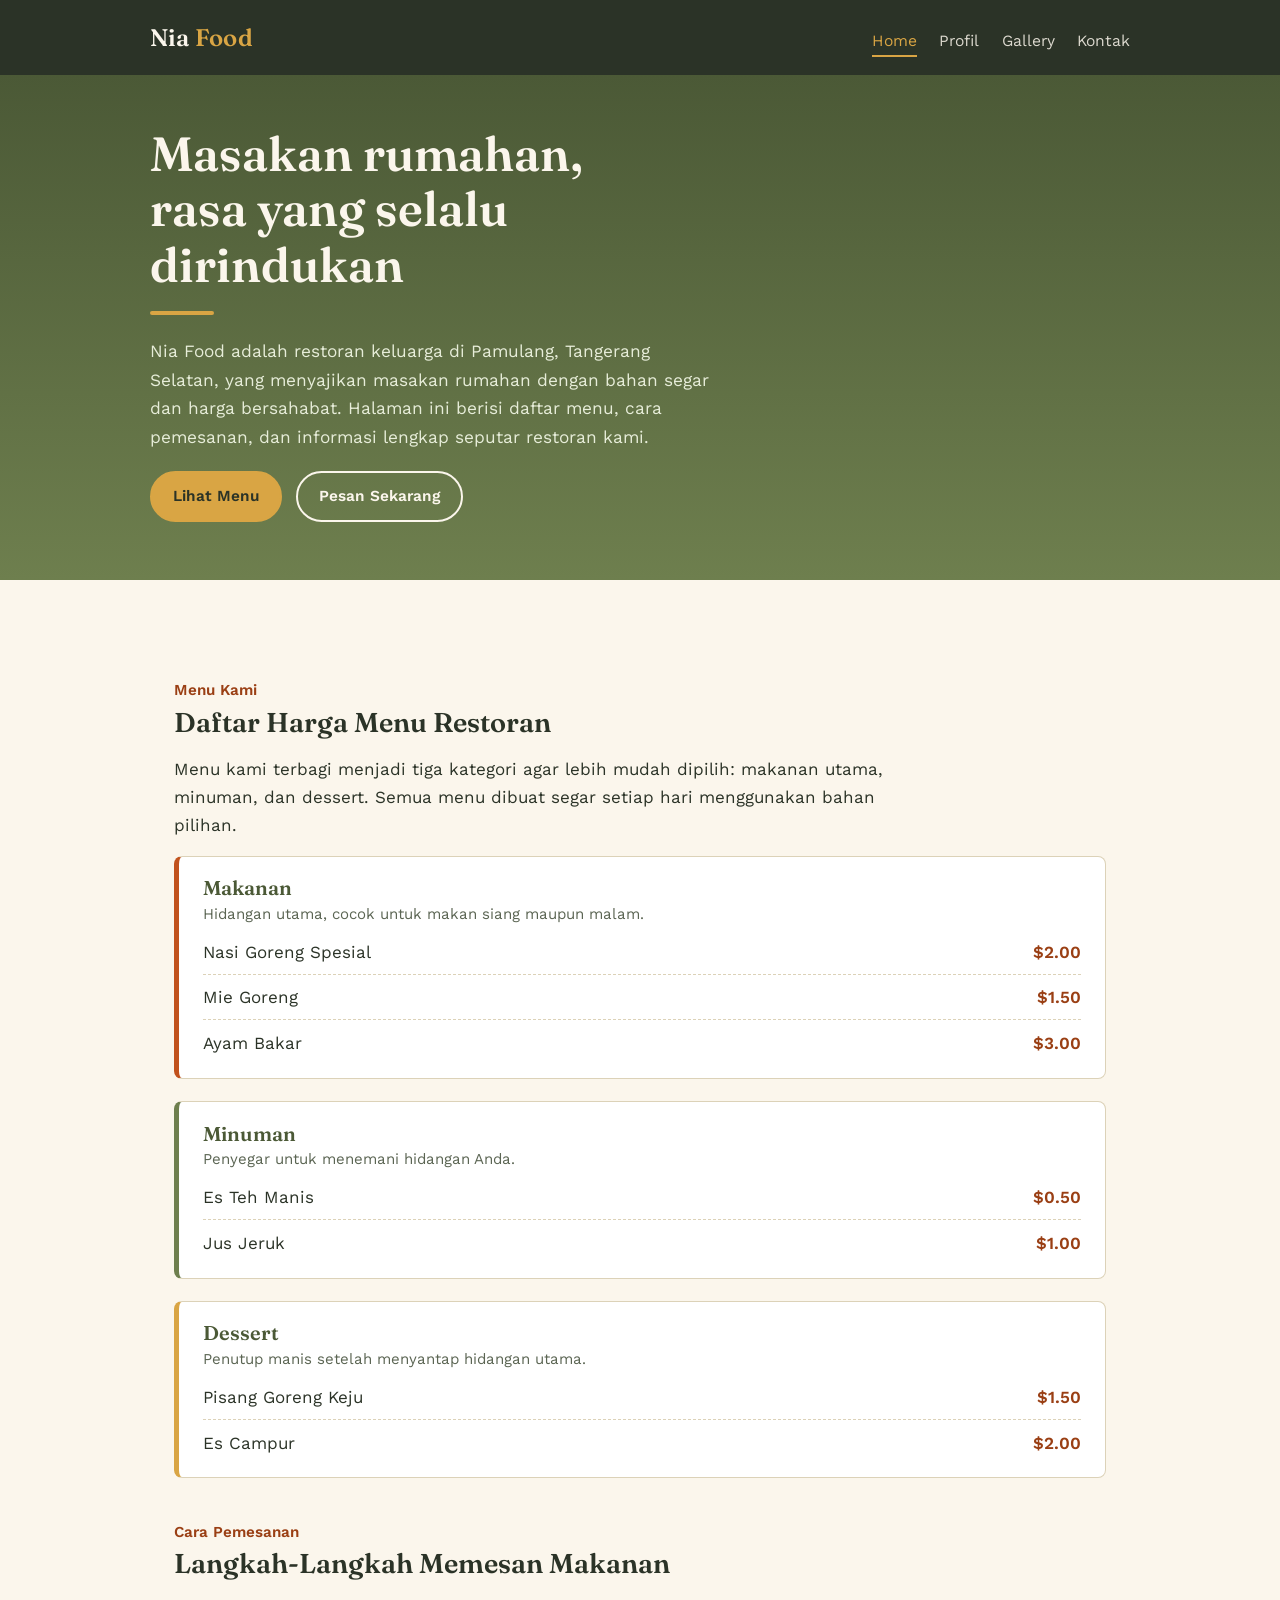
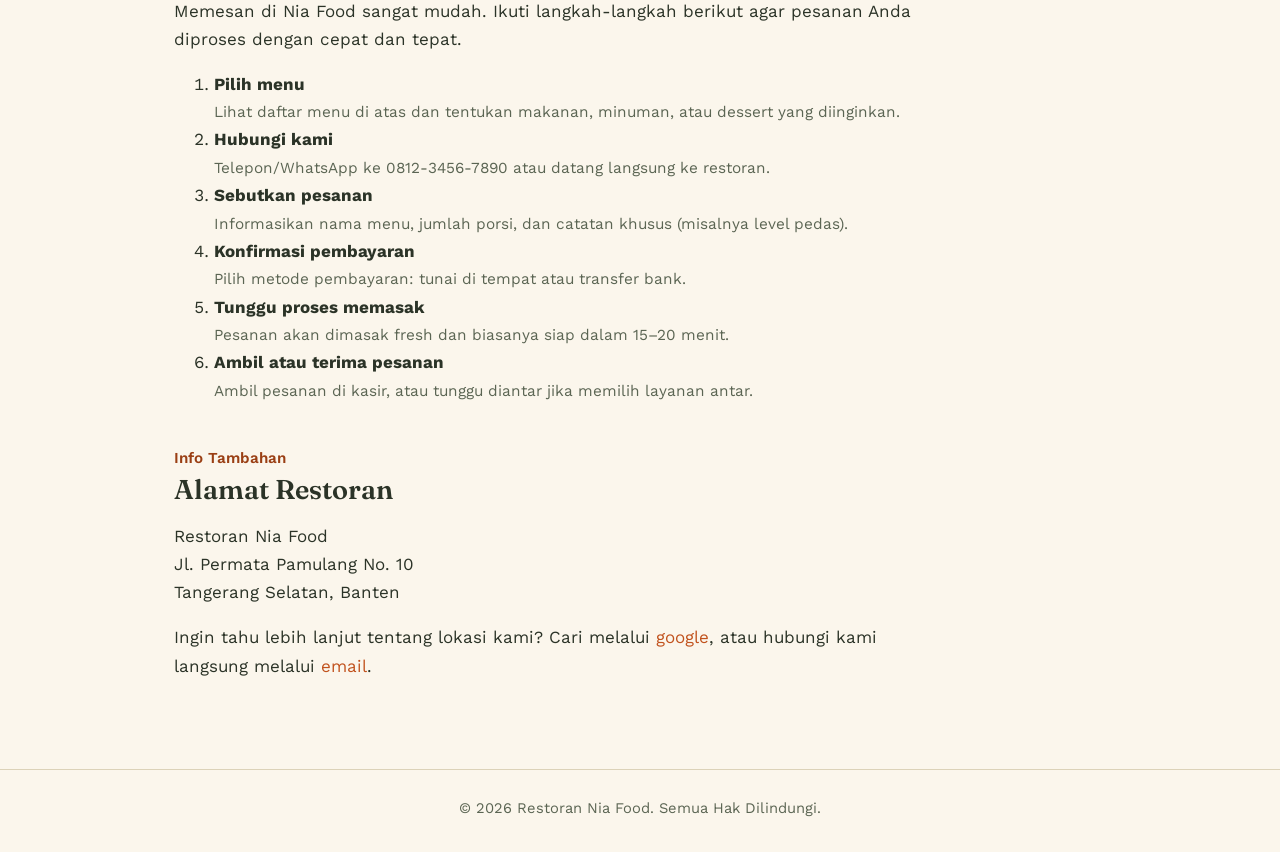
==== index.html @ e502d242 "Add files via upload" ====
<!DOCTYPE html>
<html lang="id">
<head>
<meta charset="UTF-8">
<meta name="viewport" content="width=device-width, initial-scale=1">
<title>Restoran Nia Food — Daftar Menu & Harga</title>
<link rel="preconnect" href="https://fonts.googleapis.com">
<link href="https://fonts.googleapis.com/css2?family=Fraunces:wght@500;600&family=Work+Sans:wght@400;500;600&display=swap" rel="stylesheet">
<link rel="stylesheet" href="style.css">
</head>
<body>

<header class="site-header">
    <div class="header-inner">
        <div class="brand">Nia <span>Food</span></div>
        <nav class="site-nav">
            <a href="Caffe_Niaa.html" aria-current="page">Home</a>
            <a href="profil.html">Profil</a>
            <a href="gallery.html">Gallery</a>
            <a href="kontak.html">Kontak</a>
        </nav>
    </div>
</header>

<section class="hero">
    <div class="hero-inner">
        <h1>Masakan rumahan, rasa yang selalu dirindukan</h1>
        <div class="hero-divider"></div>
        <p>
            Nia Food adalah restoran keluarga di Pamulang, Tangerang Selatan, yang menyajikan
            masakan rumahan dengan bahan segar dan harga bersahabat. Halaman ini berisi daftar
            menu, cara pemesanan, dan informasi lengkap seputar restoran kami.
        </p>
        <div class="cta-row">
            <a class="btn btn-primary" href="#menu">Lihat Menu</a>
            <a class="btn btn-outline" href="kontak.html">Pesan Sekarang</a>
        </div>
    </div>
</section>

<main>

    <section id="menu">
        <p class="section-label">Menu Kami</p>
        <h2>Daftar Harga Menu Restoran</h2>
        <p>
            Menu kami terbagi menjadi tiga kategori agar lebih mudah dipilih: makanan utama,
            minuman, dan dessert. Semua menu dibuat segar setiap hari menggunakan bahan pilihan.
        </p>

        <ul class="menu-categories">
            <li>
                <h3>Makanan</h3>
                <p class="kategori-ket">Hidangan utama, cocok untuk makan siang maupun malam.</p>
                <ul class="menu-items">
                    <li><span class="nama-item">Nasi Goreng Spesial</span><span class="harga-item">$2.00</span></li>
                    <li><span class="nama-item">Mie Goreng</span><span class="harga-item">$1.50</span></li>
                    <li><span class="nama-item">Ayam Bakar</span><span class="harga-item">$3.00</span></li>
                </ul>
            </li>
            <li>
                <h3>Minuman</h3>
                <p class="kategori-ket">Penyegar untuk menemani hidangan Anda.</p>
                <ul class="menu-items">
                    <li><span class="nama-item">Es Teh Manis</span><span class="harga-item">$0.50</span></li>
                    <li><span class="nama-item">Jus Jeruk</span><span class="harga-item">$1.00</span></li>
                </ul>
            </li>
            <li>
                <h3>Dessert</h3>
                <p class="kategori-ket">Penutup manis setelah menyantap hidangan utama.</p>
                <ul class="menu-items">
                    <li><span class="nama-item">Pisang Goreng Keju</span><span class="harga-item">$1.50</span></li>
                    <li><span class="nama-item">Es Campur</span><span class="harga-item">$2.00</span></li>
                </ul>
            </li>
        </ul>
    </section>

    <section>
        <p class="section-label">Cara Pemesanan</p>
        <h2>Langkah-Langkah Memesan Makanan</h2>
        <p>
            Memesan di Nia Food sangat mudah. Ikuti langkah-langkah berikut agar pesanan Anda
            diproses dengan cepat dan tepat.
        </p>
        <ol class="langkah-pesan">
            <li>
                <strong>Pilih menu</strong>
                <span>Lihat daftar menu di atas dan tentukan makanan, minuman, atau dessert yang diinginkan.</span>
            </li>
            <li>
                <strong>Hubungi kami</strong>
                <span>Telepon/WhatsApp ke 0812-3456-7890 atau datang langsung ke restoran.</span>
            </li>
            <li>
                <strong>Sebutkan pesanan</strong>
                <span>Informasikan nama menu, jumlah porsi, dan catatan khusus (misalnya level pedas).</span>
            </li>
            <li>
                <strong>Konfirmasi pembayaran</strong>
                <span>Pilih metode pembayaran: tunai di tempat atau transfer bank.</span>
            </li>
            <li>
                <strong>Tunggu proses memasak</strong>
                <span>Pesanan akan dimasak fresh dan biasanya siap dalam 15–20 menit.</span>
            </li>
            <li>
                <strong>Ambil atau terima pesanan</strong>
                <span>Ambil pesanan di kasir, atau tunggu diantar jika memilih layanan antar.</span>
            </li>
        </ol>
    </section>

    <section>
        <p class="section-label">Info Tambahan</p>
        <h2>Alamat Restoran</h2>
        <p>
            Restoran Nia Food<br>
            Jl. Permata Pamulang No. 10<br>
            Tangerang Selatan, Banten
        </p>
        <p>
            Ingin tahu lebih lanjut tentang lokasi kami? Cari melalui
            <a href="http://www.google.com">google</a>, atau hubungi kami langsung melalui
            <a href="mailto:niafood@gmail.com">email</a>.
        </p>
    </section>

</main>

<footer class="site-footer">
    &copy; 2026 Restoran Nia Food. Semua Hak Dilindungi.
</footer>

</body>
</html>
---- style.css ----
/* ===========================================================
   Restoran Nia Food — stylesheet bersama
   Palet   : kertas hangat + hijau daun pisang + oranye rempah
   Font    : Fraunces (judul) + Work Sans (isi)
   =========================================================== */

:root {
  --paper:      #FBF6EC;
  --paper-dim:  #F1E9D8;
  --ink:        #2B3327;
  --ink-soft:   #5B6553;
  --leaf:       #6E7F4E;
  --leaf-dark:  #4B5936;
  --spice:      #C1521D;
  --spice-dark: #9A3F14;
  --gold:       #D9A544;
  --line:       #DCD2B8;
  --white:      #FFFFFF;
}

* { box-sizing: border-box; }

html { scroll-behavior: smooth; }

body {
  margin: 0;
  background: var(--paper);
  color: var(--ink);
  font-family: "Work Sans", "Segoe UI", sans-serif;
  font-size: 17px;
  line-height: 1.65;
}

h1, h2, h3 {
  font-family: "Fraunces", Georgia, serif;
  color: var(--ink);
  margin: 0 0 0.4em 0;
  line-height: 1.15;
}

h1 { font-weight: 600; }
h2 { font-weight: 600; font-size: 1.7rem; }
h3 { font-weight: 600; font-size: 1.25rem; color: var(--leaf-dark); }

p { max-width: 68ch; }

a { color: var(--spice); text-decoration: none; border-bottom: 1px solid transparent; }
a:hover, a:focus { border-bottom-color: var(--spice); }

/* ---------- Header & navigasi ---------- */

.site-header {
  background: var(--ink);
  color: var(--paper);
  padding: 1.1rem 1.5rem;
}

.header-inner {
  max-width: 980px;
  margin: 0 auto;
  display: flex;
  flex-wrap: wrap;
  align-items: baseline;
  justify-content: space-between;
  gap: 0.75rem;
}

.brand {
  font-family: "Fraunces", Georgia, serif;
  font-size: 1.5rem;
  font-weight: 600;
  color: var(--paper);
  letter-spacing: 0.01em;
}

.brand span { color: var(--gold); }

.site-nav {
  display: flex;
  gap: 1.4rem;
  flex-wrap: wrap;
}

.site-nav a {
  color: var(--paper);
  opacity: 0.85;
  font-size: 0.98rem;
  border-bottom: 2px solid transparent;
  padding-bottom: 2px;
}

.site-nav a:hover,
.site-nav a:focus {
  opacity: 1;
  border-bottom-color: var(--gold);
}

.site-nav a[aria-current="page"] {
  opacity: 1;
  color: var(--gold);
  border-bottom-color: var(--gold);
}

/* ---------- Hero (halaman depan) ---------- */

.hero {
  background: linear-gradient(180deg, var(--leaf-dark) 0%, var(--leaf) 100%);
  color: var(--paper);
  padding: 3.2rem 1.5rem 3.6rem;
}

.hero-inner { max-width: 980px; margin: 0 auto; }

.hero h1 {
  color: var(--paper);
  font-size: clamp(2rem, 4.5vw, 3rem);
  max-width: 14ch;
}

.hero p {
  color: #E7EDD9;
  max-width: 52ch;
  font-size: 1.08rem;
}

.hero-divider {
  width: 64px;
  height: 4px;
  background: var(--gold);
  border-radius: 2px;
  margin: 1.1rem 0 1.4rem;
}

/* ---------- Page banner (halaman lain) ---------- */

.page-banner {
  background: var(--leaf-dark);
  color: var(--paper);
  padding: 2.2rem 1.5rem;
}

.page-banner .inner { max-width: 980px; margin: 0 auto; }

.page-banner h1 { color: var(--paper); font-size: clamp(1.7rem, 3.5vw, 2.3rem); }
.page-banner p { color: #E7EDD9; margin-top: 0.4rem; }

/* ---------- Layout umum ---------- */

main { max-width: 980px; margin: 0 auto; padding: 2.6rem 1.5rem 3rem; }

section { margin-bottom: 2.6rem; }

.section-label {
  text-transform: none;
  font-size: 0.95rem;
  color: var(--spice-dark);
  font-weight: 600;
  margin-bottom: 0.2rem;
}

.card {
  background: var(--white);
  border: 1px solid var(--line);
  border-radius: 10px;
  padding: 1.6rem 1.8rem;
}

.two-col {
  display: grid;
  grid-template-columns: 1.1fr 1fr;
  gap: 1.6rem;
  align-items: start;
}

@media (max-width: 680px) {
  .two-col { grid-template-columns: 1fr; }
}

/* ---------- Menu (nested list) ---------- */

.menu-categories {
  list-style: none;
  margin: 0;
  padding: 0;
  display: grid;
  gap: 1.4rem;
}

.menu-categories > li {
  background: var(--white);
  border: 1px solid var(--line);
  border-left: 5px solid var(--spice);
  border-radius: 8px;
  padding: 1.2rem 1.5rem 1.3rem;
}

.menu-categories > li:nth-child(2) { border-left-color: var(--leaf); }
.menu-categories > li:nth-child(3) { border-left-color: var(--gold); }

.menu-categories h3 { margin-bottom: 0.15rem; }

.menu-categories .kategori-ket {
  color: var(--ink-soft);
  font-size: 0.94rem;
  margin: 0 0 0.7rem 0;
}

.menu-items {
  list-style: none;
  margin: 0;
  padding: 0;
  display: grid;
  gap: 0.55rem;
}

.menu-items li {
  display: flex;
  justify-content: space-between;
  gap: 1rem;
  border-bottom: 1px dashed var(--line);
  padding-bottom: 0.5rem;
}

.menu-items li:last-child { border-bottom: none; padding-bottom: 0; }

.menu-items .nama-item { color: var(--ink); }
.menu-items .harga-item { color: var(--spice-dark); font-weight: 600; white-space: nowrap; }

/* ---------- Langkah pemesanan (ordered list) ---------- */

..langkah-pesan li {
  counter-increment: langkah;
  display: grid;
  grid-template-columns: 2.6rem minmax(0, 1fr);
  gap: 1rem;
  align-items: start;
  background: var(--white);
  border: 1px solid var(--line);
  border-radius: 8px;
  padding: 0.9rem 1.2rem;
}

.langkah-pesan strong {
  display: block;
  color: var(--ink);
  margin-bottom: 0.15rem;
}

.langkah-pesan span {
  display: block;
  color: var(--ink-soft);
  font-size: 0.96rem;
  text-align: justify;
  white-space: normal;
}
/* ---------- Daftar biasa (misi, fasilitas, kontak) ---------- */

ul.simple-list {
  padding-left: 1.2rem;
  display: grid;
  gap: 0.4rem;
}

/* ---------- Galeri ---------- */

.galeri-grid {
  display: grid;
  grid-template-columns: repeat(auto-fit, minmax(220px, 1fr));
  gap: 1.4rem;
}

.galeri-grid figure {
  margin: 0;
  background: var(--white);
  border: 1px solid var(--line);
  border-radius: 10px;
  overflow: hidden;
}

.galeri-grid img {
  width: 100%;
  height: 170px;
  object-fit: cover;
  display: block;
  background: var(--paper-dim);
}

.galeri-grid figcaption {
  padding: 0.7rem 0.9rem;
  font-size: 0.95rem;
  color: var(--ink-soft);
  text-align: center;
}

.video-wrap {
  margin: 1rem 0 0;
  border-radius: 10px;
  overflow: hidden;
  border: 1px solid var(--line);
  max-width: 640px;
}

.video-wrap video { display: block; width: 100%; height: auto; background: #000; }

/* ---------- Kontak ---------- */

.kontak-grid {
  display: grid;
  grid-template-columns: 1fr 1fr;
  gap: 1.6rem;
}

@media (max-width: 680px) {
  .kontak-grid { grid-template-columns: 1fr; }
}

.kontak-grid dt {
  font-weight: 600;
  color: var(--leaf-dark);
  margin-top: 0.9rem;
}

.kontak-grid dt:first-child { margin-top: 0; }

.kontak-grid dd { margin: 0.1rem 0 0; color: var(--ink); }

.jam-table {
  width: 100%;
  border-collapse: collapse;
  font-size: 0.97rem;
}

.jam-table td { padding: 0.4rem 0; border-bottom: 1px dashed var(--line); }
.jam-table tr:last-child td { border-bottom: none; }
.jam-table td:last-child { text-align: right; color: var(--ink-soft); }

.map-placeholder {
  border: 1px dashed var(--line);
  border-radius: 10px;
  background: var(--paper-dim);
  color: var(--ink-soft);
  padding: 2.4rem 1.2rem;
  text-align: center;
  font-size: 0.95rem;
}

/* ---------- CTA ---------- */

.cta-row {
  display: flex;
  flex-wrap: wrap;
  gap: 0.9rem;
  margin-top: 1.2rem;
}

.btn {
  display: inline-block;
  padding: 0.7rem 1.3rem;
  border-radius: 999px;
  font-weight: 600;
  font-size: 0.96rem;
  border: 2px solid transparent;
}

.btn-primary {
  background: var(--gold);
  color: var(--ink);
  border-color: var(--gold);
}

.btn-primary:hover { background: transparent; color: var(--gold); border-color: var(--gold); }

.btn-outline {
  color: var(--paper);
  border-color: var(--paper);
}

.btn-outline:hover { background: var(--paper); color: var(--leaf-dark); }

/* ---------- Footer ---------- */

.site-footer {
  border-top: 1px solid var(--line);
  padding: 1.6rem 1.5rem 2rem;
  text-align: center;
  color: var(--ink-soft);
  font-size: 0.92rem;
}
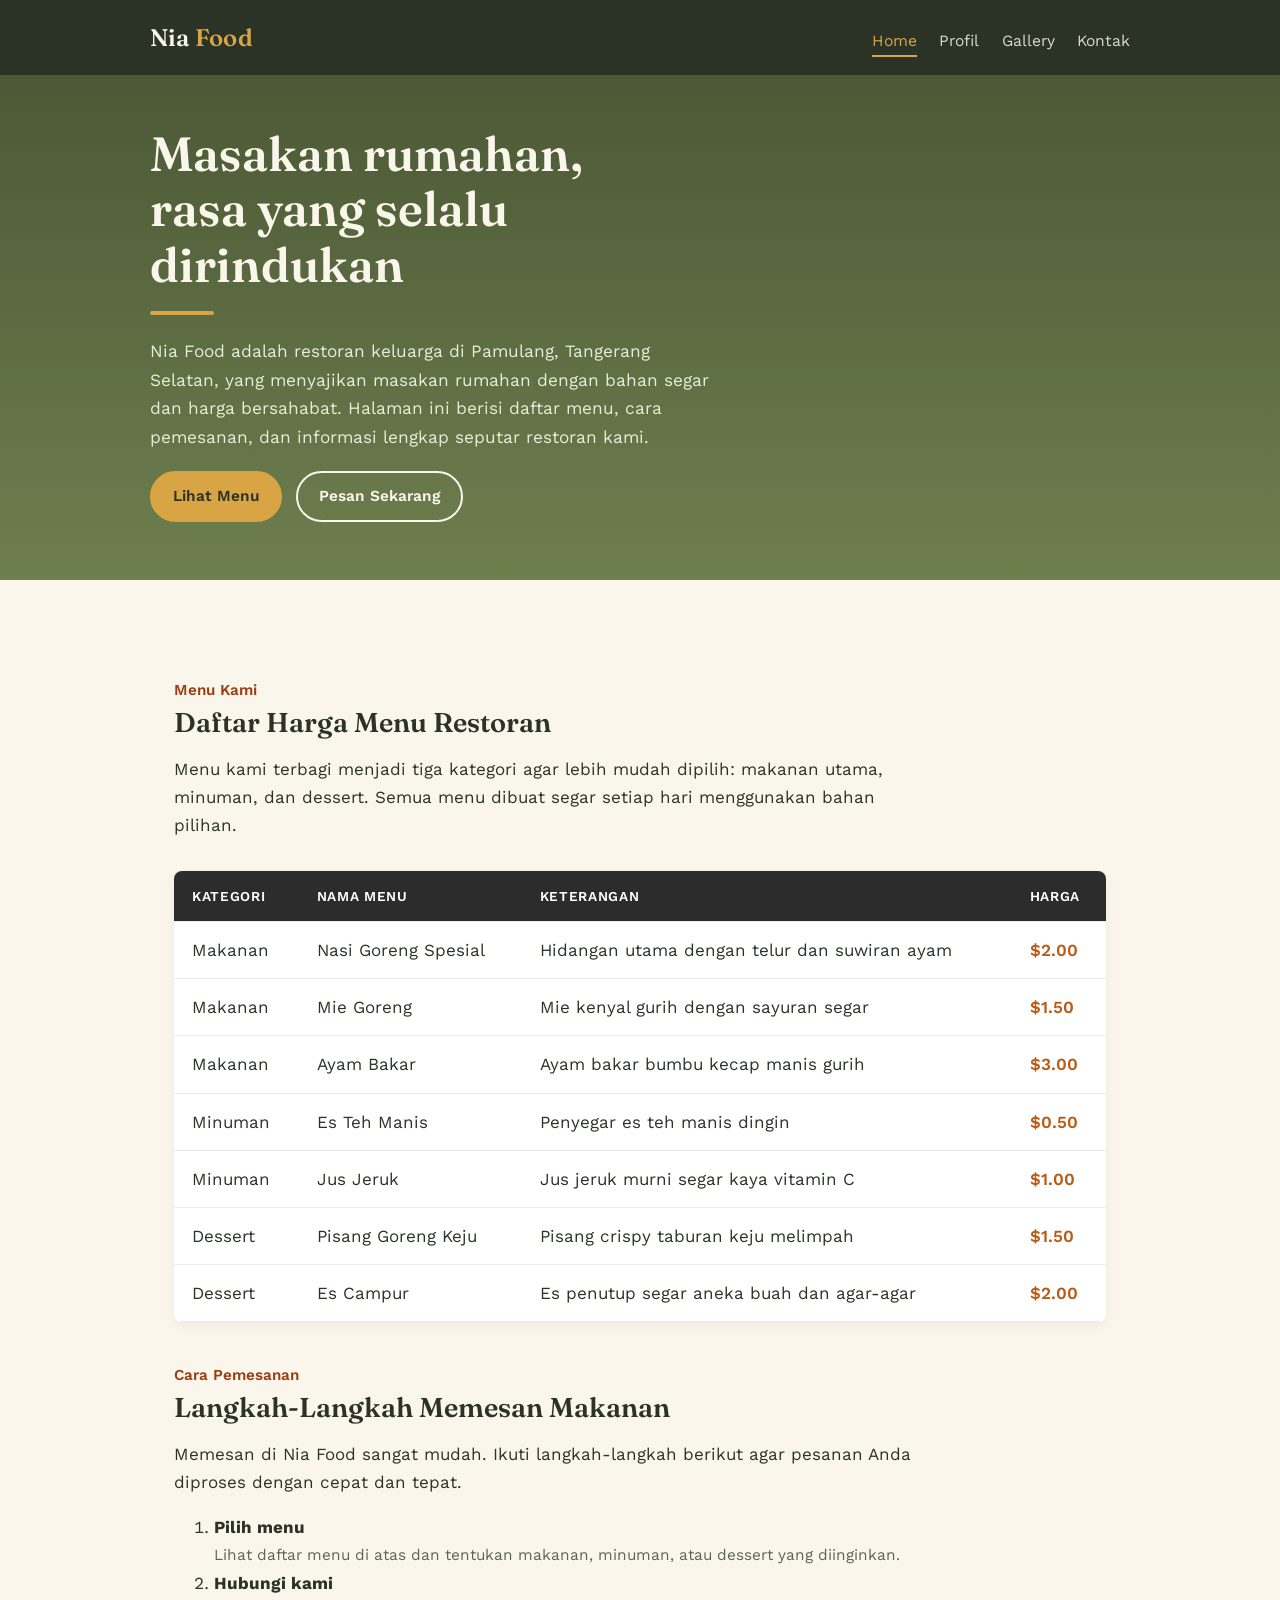
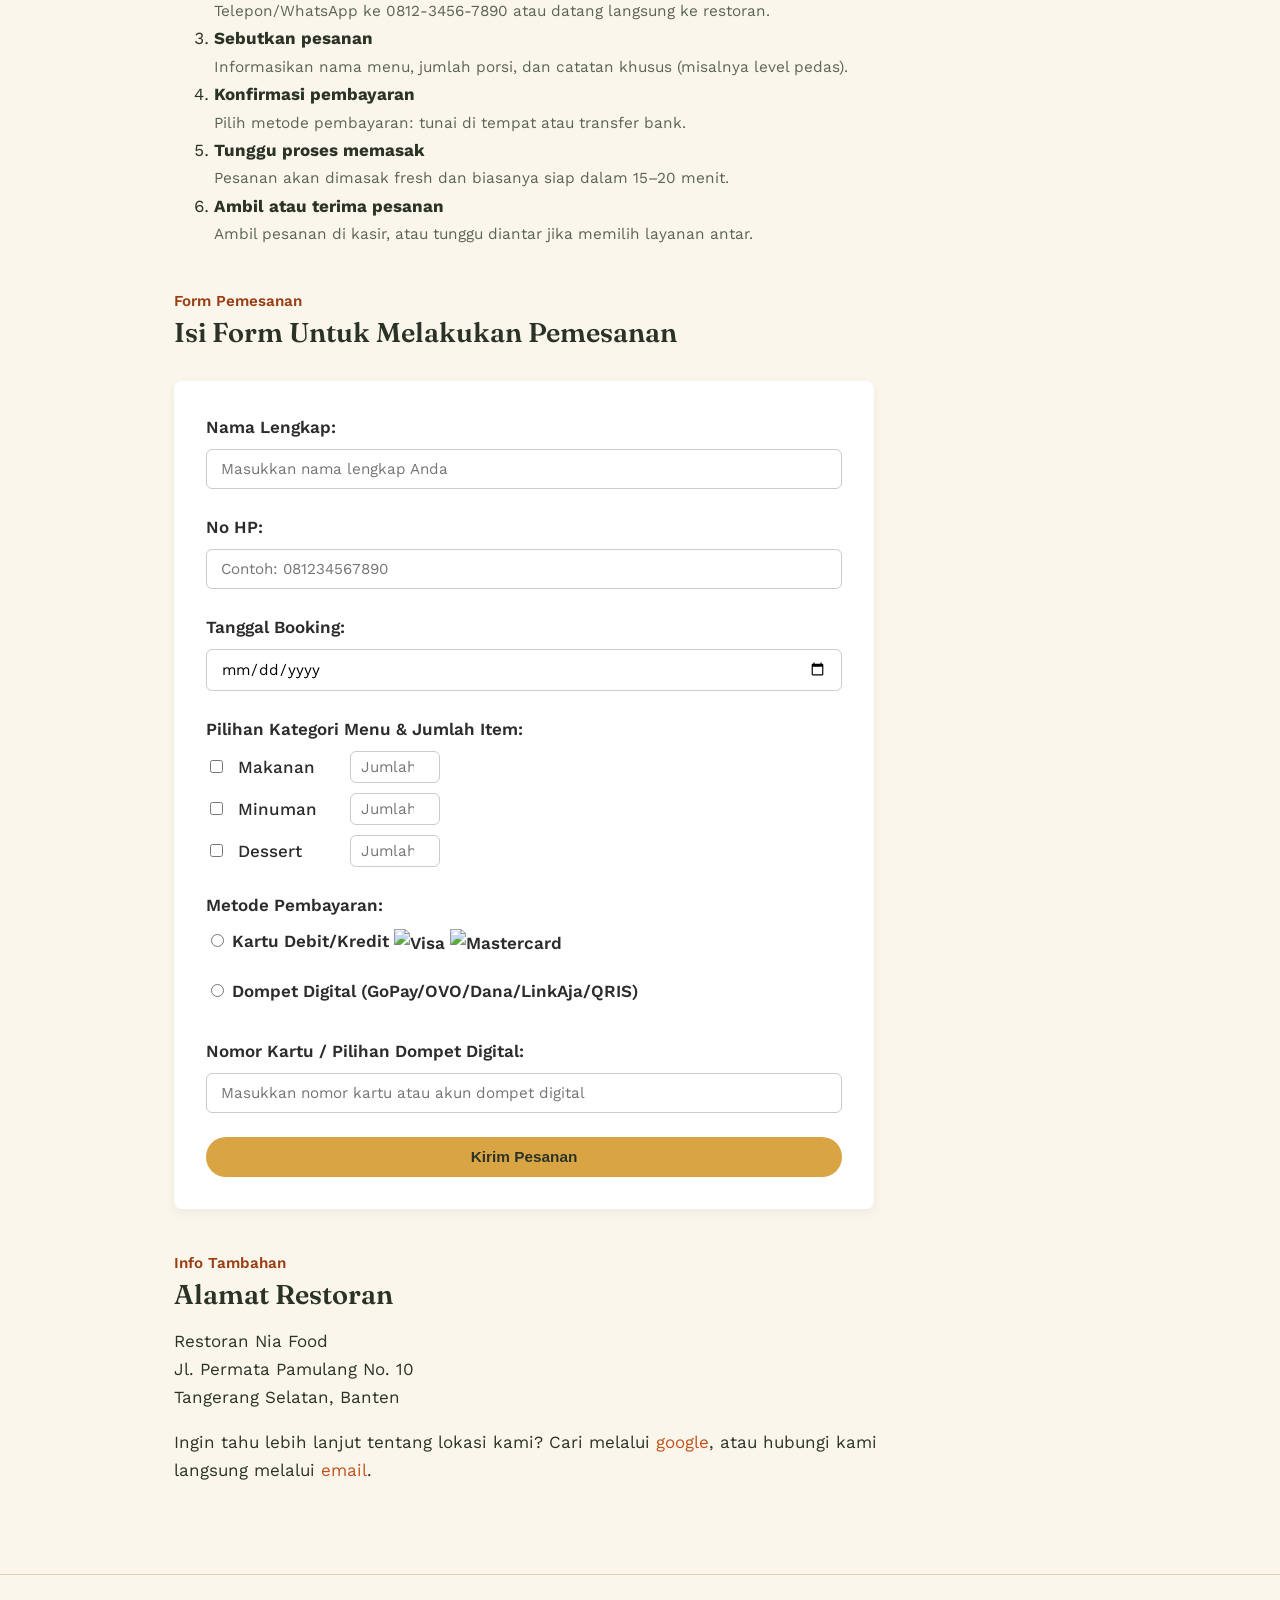
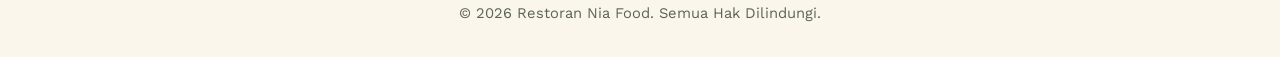
==== commit 621502ad: "Add files via upload" ====
--- a/index.html
+++ b/index.html
@@ -7,6 +7,105 @@
 <link rel="preconnect" href="https://fonts.googleapis.com">
 <link href="https://fonts.googleapis.com/css2?family=Fraunces:wght@500;600&family=Work+Sans:wght@400;500;600&display=swap" rel="stylesheet">
 <link rel="stylesheet" href="style.css">
+<style>
+    /* Styling khusus tabel daftar menu */
+    .menu-table-container {
+        overflow-x: auto;
+        margin-top: 2rem;
+        box-shadow: 0 4px 12px rgba(0,0,0,0.05);
+        border-radius: 8px;
+    }
+    .menu-table {
+        width: 100%;
+        border-collapse: collapse;
+        text-align: left;
+        background-color: #fff;
+        font-family: 'Work Sans', sans-serif;
+    }
+    .menu-table th, .menu-table td {
+        padding: 14px 18px;
+        border-bottom: 1px solid #eaeaea;
+    }
+    .menu-table th {
+        background-color: #2c2c2c;
+        color: #ffffff;
+        font-weight: 600;
+        text-transform: uppercase;
+        font-size: 0.85rem;
+        letter-spacing: 0.05em;
+    }
+    .menu-table tr:hover {
+        background-color: #f9f9f9;
+    }
+    .menu-table td.harga-col {
+        font-weight: 600;
+        color: #b85d19;
+    }
+
+    /* Styling Form Pemesanan (Tugas Praktikum Pertemuan 8) */
+    .form-pemesanan-container {
+        background-color: #ffffff;
+        padding: 2rem;
+        border-radius: 8px;
+        box-shadow: 0 4px 12px rgba(0,0,0,0.05);
+        margin-top: 2rem;
+        max-width: 700px;
+    }
+    .form-group {
+        margin-bottom: 1.5rem;
+    }
+    .form-group label {
+        display: block;
+        font-weight: 600;
+        margin-bottom: 0.5rem;
+        color: #2c2c2c;
+    }
+    .form-control {
+        width: 100%;
+        padding: 10px 14px;
+        border: 1px solid #ccc;
+        border-radius: 6px;
+        font-size: 0.95rem;
+        box-sizing: border-box;
+        font-family: 'Work Sans', sans-serif;
+    }
+    .form-control:focus {
+        border-color: #b85d19;
+        outline: none;
+    }
+    .checkbox-item-row {
+        display: flex;
+        align-items: center;
+        gap: 12px;
+        margin-bottom: 10px;
+    }
+    .checkbox-item-row label {
+        margin-bottom: 0;
+        min-width: 100px;
+        font-weight: 500;
+    }
+    .input-qty {
+        width: 90px;
+        padding: 6px 10px;
+    }
+    .payment-options {
+        display: flex;
+        flex-direction: column;
+        gap: 12px;
+        margin-bottom: 1rem;
+    }
+    .payment-option-label {
+        display: flex;
+        align-items: center;
+        gap: 10px;
+        cursor: pointer;
+        font-weight: 500;
+    }
+    .payment-logo {
+        height: 24px;
+        vertical-align: middle;
+    }
+</style>
 </head>
 <body>
 
@@ -48,33 +147,63 @@
             minuman, dan dessert. Semua menu dibuat segar setiap hari menggunakan bahan pilihan.
         </p>
 
-        <ul class="menu-categories">
-            <li>
-                <h3>Makanan</h3>
-                <p class="kategori-ket">Hidangan utama, cocok untuk makan siang maupun malam.</p>
-                <ul class="menu-items">
-                    <li><span class="nama-item">Nasi Goreng Spesial</span><span class="harga-item">$2.00</span></li>
-                    <li><span class="nama-item">Mie Goreng</span><span class="harga-item">$1.50</span></li>
-                    <li><span class="nama-item">Ayam Bakar</span><span class="harga-item">$3.00</span></li>
-                </ul>
-            </li>
-            <li>
-                <h3>Minuman</h3>
-                <p class="kategori-ket">Penyegar untuk menemani hidangan Anda.</p>
-                <ul class="menu-items">
-                    <li><span class="nama-item">Es Teh Manis</span><span class="harga-item">$0.50</span></li>
-                    <li><span class="nama-item">Jus Jeruk</span><span class="harga-item">$1.00</span></li>
-                </ul>
-            </li>
-            <li>
-                <h3>Dessert</h3>
-                <p class="kategori-ket">Penutup manis setelah menyantap hidangan utama.</p>
-                <ul class="menu-items">
-                    <li><span class="nama-item">Pisang Goreng Keju</span><span class="harga-item">$1.50</span></li>
-                    <li><span class="nama-item">Es Campur</span><span class="harga-item">$2.00</span></li>
-                </ul>
-            </li>
-        </ul>
+        <!-- Tabel Daftar Menu -->
+        <div class="menu-table-container">
+            <table class="menu-table">
+                <thead>
+                    <tr>
+                        <th>KATEGORI</th>
+                        <th>NAMA MENU</th>
+                        <th>KETERANGAN</th>
+                        <th>HARGA</th>
+                    </tr>
+                </thead>
+                <tbody>
+                    <tr>
+                        <td>Makanan</td>
+                        <td>Nasi Goreng Spesial</td>
+                        <td>Hidangan utama dengan telur dan suwiran ayam</td>
+                        <td class="harga-col">$2.00</td>
+                    </tr>
+                    <tr>
+                        <td>Makanan</td>
+                        <td>Mie Goreng</td>
+                        <td>Mie kenyal gurih dengan sayuran segar</td>
+                        <td class="harga-col">$1.50</td>
+                    </tr>
+                    <tr>
+                        <td>Makanan</td>
+                        <td>Ayam Bakar</td>
+                        <td>Ayam bakar bumbu kecap manis gurih</td>
+                        <td class="harga-col">$3.00</td>
+                    </tr>
+                    <tr>
+                        <td>Minuman</td>
+                        <td>Es Teh Manis</td>
+                        <td>Penyegar es teh manis dingin</td>
+                        <td class="harga-col">$0.50</td>
+                    </tr>
+                    <tr>
+                        <td>Minuman</td>
+                        <td>Jus Jeruk</td>
+                        <td>Jus jeruk murni segar kaya vitamin C</td>
+                        <td class="harga-col">$1.00</td>
+                    </tr>
+                    <tr>
+                        <td>Dessert</td>
+                        <td>Pisang Goreng Keju</td>
+                        <td>Pisang crispy taburan keju melimpah</td>
+                        <td class="harga-col">$1.50</td>
+                    </tr>
+                    <tr>
+                        <td>Dessert</td>
+                        <td>Es Campur</td>
+                        <td>Es penutup segar aneka buah dan agar-agar</td>
+                        <td class="harga-col">$2.00</td>
+                    </tr>
+                </tbody>
+            </table>
+        </div>
     </section>
 
     <section>
@@ -112,6 +241,87 @@
         </ol>
     </section>
 
+    <!-- Section Form Pemesanan (Tugas Praktikum Pertemuan 8) -->
+    <section id="form-pemesanan">
+        <p class="section-label">Form Pemesanan</p>
+        <h2>Isi Form Untuk Melakukan Pemesanan</h2>
+        
+        <div class="form-pemesanan-container">
+            <form action="#" method="POST">
+                
+                <!-- Textbox Nama Lengkap -->
+                <div class="form-group">
+                    <label for="nama_lengkap">Nama Lengkap:</label>
+                    <input type="text" id="nama_lengkap" name="nama_lengkap" class="form-control" placeholder="Masukkan nama lengkap Anda" required>
+                </div>
+
+                <!-- Textbox No HP -->
+                <div class="form-group">
+                    <label for="no_hp">No HP:</label>
+                    <input type="tel" id="no_hp" name="no_hp" class="form-control" placeholder="Contoh: 081234567890" required>
+                </div>
+
+                <!-- Input Type Date (Tanggal Booking) -->
+                <div class="form-group">
+                    <label for="tanggal_booking">Tanggal Booking:</label>
+                    <input type="date" id="tanggal_booking" name="tanggal_booking" class="form-control" required>
+                </div>
+
+                <!-- Checkbox Kategori Menu & Textbox Jumlah Item -->
+                <div class="form-group">
+                    <label>Pilihan Kategori Menu & Jumlah Item:</label>
+                    
+                    <div class="checkbox-item-row">
+                        <input type="checkbox" id="kategori_makanan" name="kategori[]" value="Makanan">
+                        <label for="kategori_makanan">Makanan</label>
+                        <input type="number" name="jumlah_makanan" class="form-control input-qty" placeholder="Jumlah" min="1">
+                    </div>
+
+                    <div class="checkbox-item-row">
+                        <input type="checkbox" id="kategori_minuman" name="kategori[]" value="Minuman">
+                        <label for="kategori_minuman">Minuman</label>
+                        <input type="number" name="jumlah_minuman" class="form-control input-qty" placeholder="Jumlah" min="1">
+                    </div>
+
+                    <div class="checkbox-item-row">
+                        <input type="checkbox" id="kategori_dessert" name="kategori[]" value="Dessert">
+                        <label for="kategori_dessert">Dessert</label>
+                        <input type="number" name="jumlah_dessert" class="form-control input-qty" placeholder="Jumlah" min="1">
+                    </div>
+                </div>
+
+                <!-- Radio Button Pilihan Pembayaran -->
+                <div class="form-group">
+                    <label>Metode Pembayaran:</label>
+                    <div class="payment-options">
+                        <label class="payment-option-label">
+                            <input type="radio" name="metode_pembayaran" value="Kartu Debit/Kredit" required>
+                            Kartu Debit/Kredit 
+                            <img src="https://upload.wikimedia.org/wikipedia/commons/5/5e/Visa_Inc._logo.svg" alt="Visa" class="payment-logo">
+                            <img src="https://upload.wikimedia.org/wikipedia/commons/2/2a/Mastercard-logo.svg" alt="Mastercard" class="payment-logo">
+                        </label>
+                        <label class="payment-option-label">
+                            <input type="radio" name="metode_pembayaran" value="Dompet Digital" required>
+                            Dompet Digital (GoPay/OVO/Dana/LinkAja/QRIS)
+                        </label>
+                    </div>
+                </div>
+
+                <!-- Textbox Nomor Kartu / Pilihan Dompet Digital -->
+                <div class="form-group">
+                    <label for="detail_pembayaran">Nomor Kartu / Pilihan Dompet Digital:</label>
+                    <input type="text" id="detail_pembayaran" name="detail_pembayaran" class="form-control" placeholder="Masukkan nomor kartu atau akun dompet digital" required>
+                </div>
+
+                <!-- Button Submit -->
+                <div class="form-group" style="margin-bottom: 0;">
+                    <button type="submit" class="btn btn-primary" style="border: none; cursor: pointer; width: 100%;">Kirim Pesanan</button>
+                </div>
+
+            </form>
+        </div>
+    </section>
+
     <section>
         <p class="section-label">Info Tambahan</p>
         <h2>Alamat Restoran</h2>
